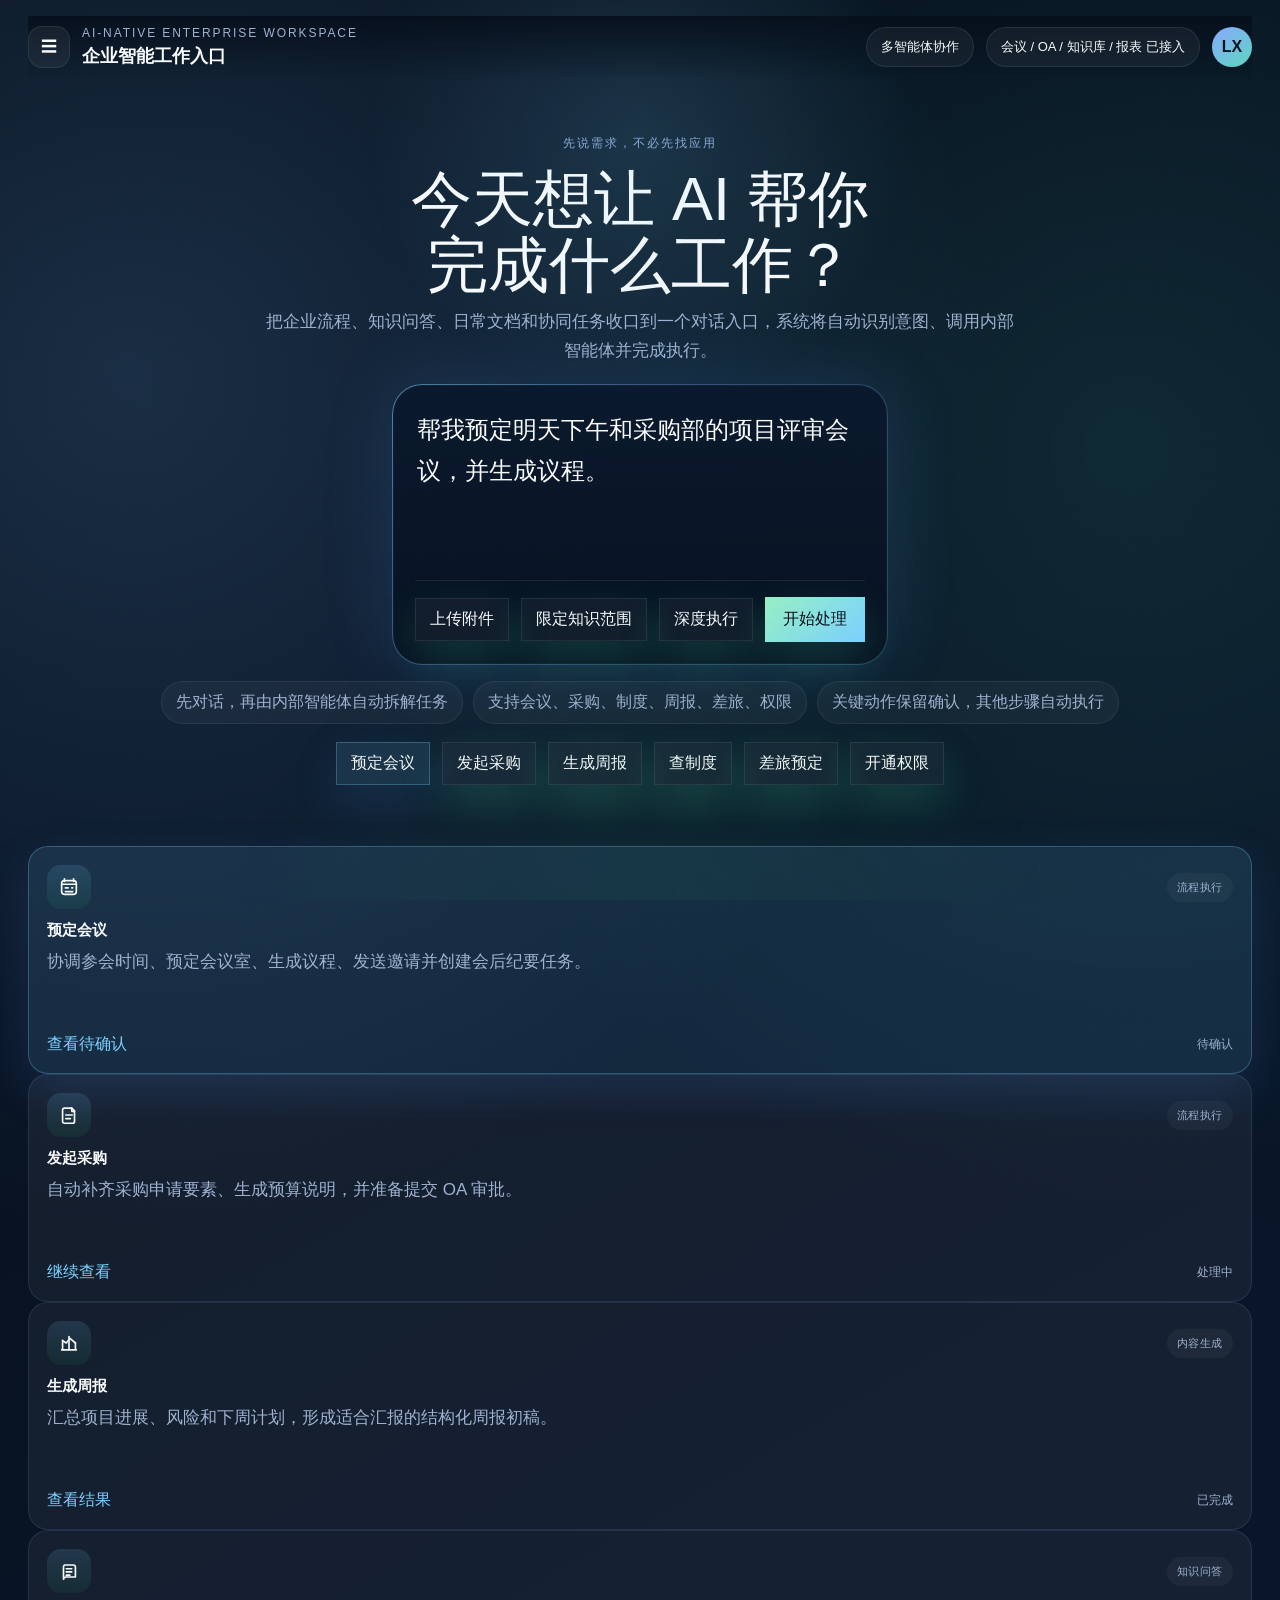
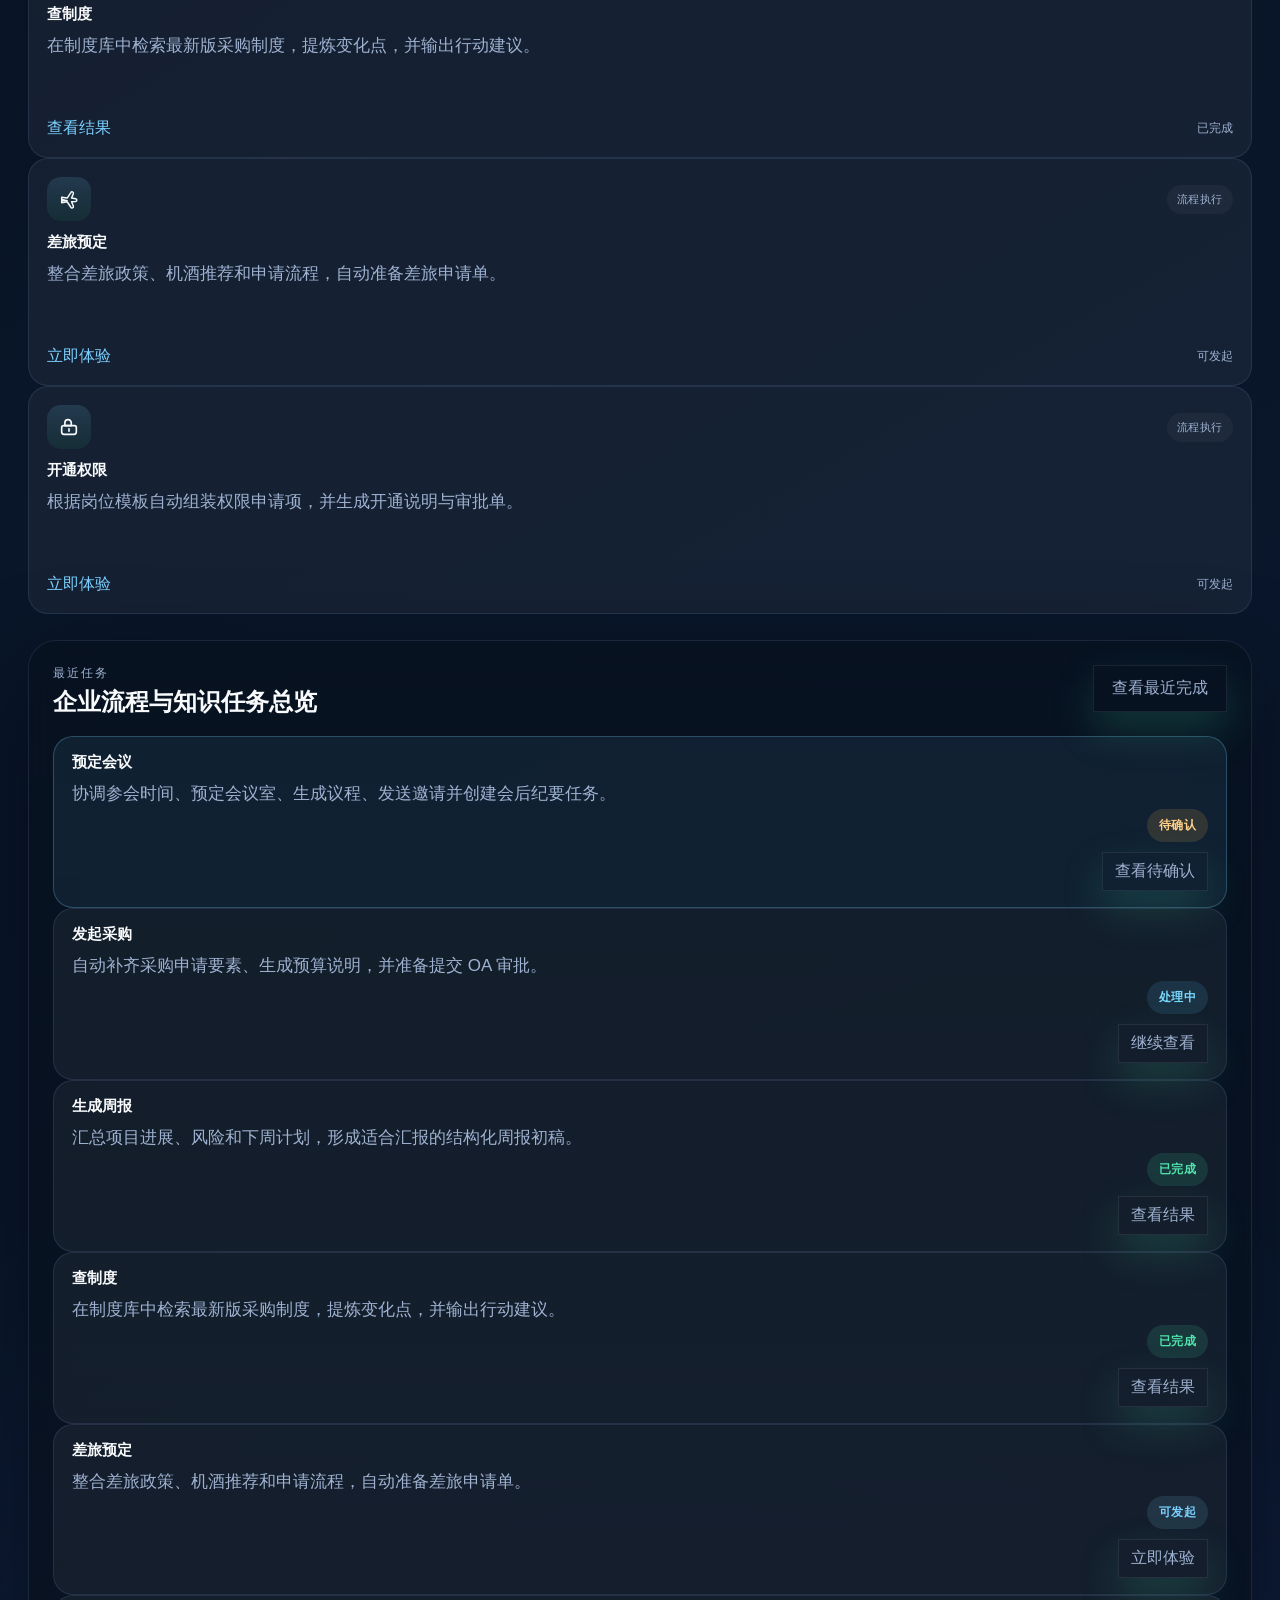
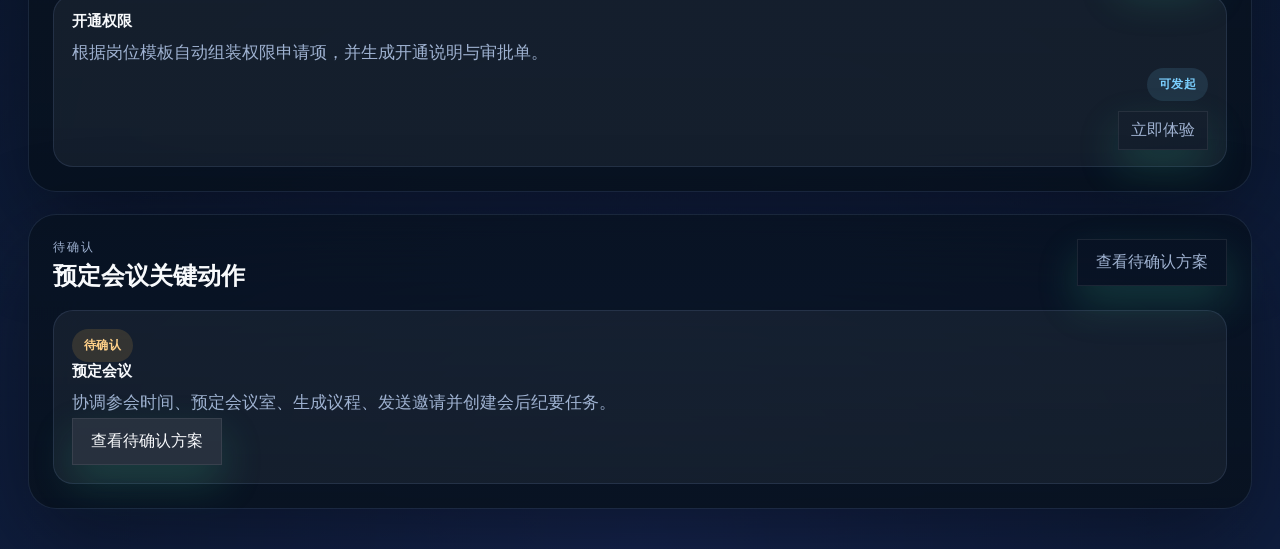
==== DEMO/demo-a-c/index.html @ 99730013 "chore: initialize enterprise ai portal repo" ====
<!DOCTYPE html>
<html lang="zh-CN">
<head>
  <meta charset="UTF-8" />
  <meta name="viewport" content="width=device-width, initial-scale=1.0" />
  <title>企业AI智能工作入口 Demo</title>
  <link rel="stylesheet" href="./styles.css" />
</head>
<body>
  <div class="app-shell rail-collapsed" id="appShell">
    <aside class="rail" id="appRail">
      <div class="rail-head">
        <div class="brand-mini">
          <div class="brand-mark"></div>
          <div>
            <p class="brand-kicker">Enterprise AI</p>
            <h1>工作入口</h1>
          </div>
        </div>
        <button class="icon-btn rail-close" id="railCloseBtn" aria-label="隐藏侧边栏">×</button>
      </div>

      <button class="new-task-btn" data-scene-target="landing">+ 发起新任务</button>

      <nav class="rail-nav">
        <button class="rail-item is-active" data-scene-target="landing">首页</button>
        <button class="rail-item" data-scene-target="planning">任务规划</button>
        <button class="rail-item" data-scene-target="confirm">待确认</button>
        <button class="rail-item" data-scene-target="complete">执行完成</button>
      </nav>

      <section class="rail-block">
        <p class="rail-label">进行中任务</p>
        <div class="rail-task-list" id="railTaskFeed"></div>
      </section>

      <section class="rail-block">
        <p class="rail-label">企业流程场景</p>
        <div class="chip-cloud compact" id="railQuickActions"></div>
      </section>
    </aside>

    <button class="rail-backdrop" id="railBackdrop" aria-label="关闭侧边栏"></button>

    <main class="main-stage">
      <header class="topbar">
        <div class="topbar-left">
          <button class="icon-btn" id="toggleRailBtn" aria-label="展开侧边栏" aria-expanded="false">☰</button>
          <div class="topbar-brand">
            <p class="eyebrow">AI-native Enterprise Workspace</p>
            <h2>企业智能工作入口</h2>
          </div>
        </div>
        <div class="topbar-meta">
          <span class="meta-pill">多智能体协作</span>
          <span class="meta-pill">会议 / OA / 知识库 / 报表 已接入</span>
          <div class="avatar">LX</div>
        </div>
      </header>

      <section class="scene scene-active landing-scene" data-scene="landing">
        <div class="landing-hero-shell">
          <div class="hero-copy hero-copy-centered">
            <p class="hero-kicker">先说需求，不必先找应用</p>
            <p class="hero-greeting">今天想让 AI 帮你完成什么工作？</p>
            <p class="hero-subtitle">把企业流程、知识问答、日常文档和协同任务收口到一个对话入口，系统将自动识别意图、调用内部智能体并完成执行。</p>
          </div>

          <div class="chat-composer hero-composer">
            <textarea id="mainPrompt" rows="4" placeholder="例如：帮我预定明天下午和采购部的项目评审会议，并生成议程。"></textarea>
            <div class="composer-toolbar">
              <div class="toolbar-left">
                <button class="tool-pill">上传附件</button>
                <button class="tool-pill">限定知识范围</button>
                <button class="tool-pill">深度执行</button>
              </div>
              <button id="startTaskBtn" class="primary-btn">开始处理</button>
            </div>
          </div>

          <div class="hero-hint-bar"><span>先对话，再由内部智能体自动拆解任务</span><span>支持会议、采购、制度、周报、差旅、权限</span><span>关键动作保留确认，其他步骤自动执行</span></div>

          <div class="chip-cloud hero-chip-cloud" id="landingChips"></div>
        </div>

        <section class="scenario-gallery" id="scenarioGallery"></section>

        <div class="landing-grid">
          <section class="glow-card status-card">
            <div class="section-heading">
              <div>
                <p class="section-kicker">最近任务</p>
                <h3>企业流程与知识任务总览</h3>
              </div>
              <button class="ghost-link" data-scene-target="complete">查看最近完成</button>
            </div>
            <div class="task-list" id="recentTaskFeed"></div>
          </section>

          <section class="glow-card status-card pending-card-section">
            <div class="section-heading">
              <div>
                <p class="section-kicker">待确认</p>
                <h3 id="pendingCardTitle">关键执行动作</h3>
              </div>
              <button class="ghost-link" id="pendingJumpBtn">立即处理</button>
            </div>
            <div class="approval-card" id="pendingActionCard"></div>
          </section>
        </div>
      </section>

      <section class="scene" data-scene="planning">
        <div class="workspace-grid">
          <section class="glow-card panel conversation-panel">
            <div class="section-heading">
              <div>
                <p class="section-kicker">对话上下文</p>
                <h3 id="planningTitle">需求已受理</h3>
              </div>
              <span class="badge badge-running" id="planningBadge">智能体处理中</span>
            </div>
            <div class="conversation-bubble user-bubble" id="planningPrompt"></div>
            <div class="conversation-bubble ai-bubble" id="planningAssistantMain"></div>
            <div class="conversation-bubble ai-bubble subtle" id="planningAssistantProgress"></div>
          </section>

          <section class="glow-card panel plan-panel">
            <div class="section-heading">
              <div>
                <p class="section-kicker">任务规划</p>
                <h3 id="planningStepTitle">内部智能体执行步骤</h3>
              </div>
            </div>
            <div class="plan-steps" id="planningSteps"></div>
            <button class="primary-btn full-width plan-next-btn" id="planningNextBtn">查看下一步</button>
          </section>

          <section class="glow-card panel context-panel">
            <div class="section-heading">
              <div>
                <p class="section-kicker">执行上下文</p>
                <h3 id="planningContextTitle">系统已关联企业上下文</h3>
              </div>
            </div>
            <div id="planningContext"></div>
            <div class="tool-stack" id="planningTools"></div>
          </section>
        </div>
      </section>

      <section class="scene" data-scene="confirm">
        <div class="confirm-layout">
          <section class="glow-card panel confirm-main">
            <div class="section-heading">
              <div>
                <p class="section-kicker">待确认动作</p>
                <h3 id="confirmTitle">请确认执行方案</h3>
              </div>
              <span class="badge badge-wait" id="confirmBadge">等待确认</span>
            </div>

            <div class="confirm-summary" id="confirmSummary"></div>

            <div class="agenda-card">
              <p class="section-kicker" id="confirmContentKicker">系统生成内容</p>
              <ol id="confirmContentList"></ol>
            </div>

            <div class="toggle-list" id="confirmChecklist"></div>

            <div class="confirm-actions">
              <button class="ghost-btn" data-scene-target="planning">返回修改</button>
              <button class="secondary-btn" id="regenerateBtn">重新生成方案</button>
              <button class="primary-btn" id="confirmExecuteBtn">确认并执行</button>
            </div>
          </section>

          <aside class="glow-card panel confirm-side">
            <p class="section-kicker">AI 说明</p>
            <h3 id="confirmSideTitle">为什么推荐这个方案？</h3>
            <p id="confirmReason"></p>
            <div class="side-note">
              <strong id="confirmAutomationTitle">执行后将自动完成：</strong>
              <ul id="confirmAutomationList"></ul>
            </div>
          </aside>
        </div>
      </section>

      <section class="scene" data-scene="complete">
        <div class="complete-layout">
          <section class="glow-card panel complete-main">
            <div class="completion-head">
              <span class="badge badge-done" id="completeBadge">执行完成</span>
              <h3 id="completeTitle">任务已完成</h3>
              <p id="completeSubtitle"></p>
            </div>

            <div class="result-grid" id="completeResults"></div>

            <div class="timeline-card">
              <p class="section-kicker">执行时间线</p>
              <div id="completeTimeline"></div>
            </div>

            <div class="agenda-card complete-output-card">
              <p class="section-kicker" id="completeOutputTitle">生成内容</p>
              <ol id="completeOutputList"></ol>
            </div>
          </section>

          <aside class="glow-card panel complete-side">
            <p class="section-kicker">下一步推荐</p>
            <div id="completeActions"></div>
            <button class="primary-btn full-width" data-scene-target="landing">发起下一项工作</button>
          </aside>
        </div>
      </section>
    </main>
  </div>

  <script src="./app.js"></script>
</body>
</html>
---- DEMO/demo-a-c/styles.css ----
:root {
  --bg: #06101c;
  --bg-2: #0b1626;
  --panel: rgba(7, 17, 30, 0.76);
  --panel-strong: rgba(8, 18, 32, 0.94);
  --surface: rgba(255, 255, 255, 0.05);
  --surface-2: rgba(255, 255, 255, 0.08);
  --line: rgba(155, 190, 255, 0.12);
  --line-strong: rgba(123, 208, 255, 0.28);
  --text: #f8fafc;
  --muted: #9fb2d1;
  --accent: #7bd0ff;
  --accent-strong: #22c55e;
  --accent-soft: rgba(34, 197, 94, 0.14);
  --success: #34d399;
  --warning: #f6c36a;
  --shadow: 0 32px 100px rgba(0, 0, 0, 0.42);
  --font-display: "Segoe UI Variable Display", "PingFang SC", "Microsoft YaHei UI", sans-serif;
  --font-body: "Segoe UI Variable Text", "PingFang SC", "Microsoft YaHei UI", sans-serif;
  --rail-width: 296px;
}

* {
  box-sizing: border-box;
}

html,
body {
  margin: 0;
  min-height: 100%;
  font-family: var(--font-body);
  color: var(--text);
  background:
    radial-gradient(circle at 10% 10%, rgba(116, 188, 255, 0.18), transparent 24%),
    radial-gradient(circle at 88% 12%, rgba(91, 255, 229, 0.1), transparent 22%),
    radial-gradient(circle at 50% 100%, rgba(82, 109, 255, 0.16), transparent 30%),
    linear-gradient(150deg, #050d18 0%, #091528 44%, #0a1830 100%);
}

body::before {
  content: "";
  position: fixed;
  inset: 0;
  background-image:
    linear-gradient(rgba(255, 255, 255, 0.02) 1px, transparent 1px),
    linear-gradient(90deg, rgba(255, 255, 255, 0.02) 1px, transparent 1px);
  background-size: 40px 40px;
  opacity: 0.25;
  pointer-events: none;
}
body::after {
  content: "";
  position: fixed;
  inset: 0;
  background:
    radial-gradient(circle at 50% 15%, rgba(123, 208, 255, 0.12), transparent 28%),
    radial-gradient(circle at 50% 110%, rgba(34, 197, 94, 0.08), transparent 36%);
  pointer-events: none;
}

button,
textarea,
input {
  font: inherit;
}

button {
  border: 0;
  cursor: pointer;
}

.app-shell {
  position: relative;
  display: grid;
  grid-template-columns: var(--rail-width) minmax(0, 1fr);
  min-height: 100vh;
  transition: grid-template-columns 220ms ease;
}

.app-shell.rail-collapsed {
  grid-template-columns: 0 minmax(0, 1fr);
}

.rail {
  position: relative;
  z-index: 4;
  display: flex;
  flex-direction: column;
  gap: 20px;
  width: var(--rail-width);
  padding: 24px 20px 28px;
  background: linear-gradient(180deg, rgba(6, 14, 27, 0.98), rgba(7, 16, 30, 0.88));
  border-right: 1px solid rgba(255, 255, 255, 0.06);
  backdrop-filter: blur(28px);
  box-shadow: 16px 0 70px rgba(0, 0, 0, 0.18);
  transition: transform 220ms ease, opacity 220ms ease;
}

.app-shell.rail-collapsed .rail {
  transform: translateX(calc(-1 * var(--rail-width)));
  opacity: 0;
  pointer-events: none;
}

.rail-backdrop {
  position: fixed;
  inset: 0;
  z-index: 3;
  background: rgba(3, 8, 18, 0.42);
  opacity: 0;
  pointer-events: none;
  transition: opacity 220ms ease;
}

.app-shell:not(.rail-collapsed) .rail-backdrop {
  opacity: 0;
  pointer-events: none;
}

.rail-head,
.brand-mini,
.topbar,
.topbar-left,
.topbar-meta,
.section-heading,
.composer-toolbar,
.confirm-actions,
.toolbar-left,
.chip-cloud,
.hero-stat-strip,
.summary-item,
.result-card {
  display: flex;
}

.rail-head,
.section-heading,
.composer-toolbar,
.topbar,
.topbar-left,
.topbar-meta,
.confirm-actions {
  align-items: center;
  justify-content: space-between;
}

.brand-mini,
.topbar-left,
.topbar-meta,
.toolbar-left,
.chip-cloud,
.confirm-actions {
  gap: 12px;
}

.brand-mark {
  width: 44px;
  height: 44px;
  border-radius: 14px;
  background: linear-gradient(145deg, #84ddff, #7080ff);
  box-shadow: 0 0 28px rgba(91, 143, 255, 0.5);
}

.brand-kicker,
.section-kicker,
.eyebrow,
.rail-label,
.hero-kicker {
  margin: 0;
  font-size: 12px;
  letter-spacing: 0.16em;
  text-transform: uppercase;
  color: var(--muted);
}

.brand-mini h1,
.topbar-brand h2,
.hero-greeting,
.section-heading h3,
.completion-head h3,
.confirm-side h3,
.complete-side h3 {
  margin: 4px 0 0;
  font-family: var(--font-display);
}

.brand-mini h1,
.topbar-brand h2 {
  font-size: 20px;
}

.icon-btn,
.new-task-btn,
.rail-item,
.tool-pill,
.quick-chip,
.primary-btn,
.secondary-btn,
.ghost-btn,
.ghost-link,
.scenario-card,
.rail-scene-pill {
  transition: transform 180ms ease, border-color 180ms ease, background 180ms ease, box-shadow 180ms ease, opacity 180ms ease;
}

.icon-btn {
  width: 42px;
  height: 42px;
  display: grid;
  place-items: center;
  color: var(--text);
  border-radius: 14px;
  background: rgba(255, 255, 255, 0.06);
  border: 1px solid rgba(255, 255, 255, 0.08);
}

.new-task-btn {
  padding: 14px 16px;
  border-radius: 18px;
  color: var(--text);
  background: linear-gradient(135deg, rgba(96, 164, 255, 0.3), rgba(93, 114, 255, 0.28));
  border: 1px solid rgba(125, 177, 255, 0.28);
  box-shadow: 0 16px 36px rgba(39, 88, 153, 0.24);
}

.rail-nav,
.rail-block,
.rail-task-list,
.task-list,
.plan-steps,
.toggle-list,
.tool-stack,
#confirmAutomationList,
#completeTimeline,
#completeActions,
#recentTaskFeed,
#planningContext,
#confirmSummary,
#completeResults,
#confirmChecklist,
#completeOutputList,
#confirmContentList,
.scenario-gallery {
  grid-template-columns: repeat(3, minmax(0, 1fr));
}

.rail-item,
.quick-chip,
.tool-pill,
.ghost-link,
.ghost-btn,
.secondary-btn,
.primary-btn {
  padding: 12px 18px;
  color: #06101c;
  background: linear-gradient(135deg, #97f0c4, #7bd0ff);
  box-shadow: 0 18px 40px rgba(54, 188, 139, 0.22);
}

.rail-item {
  padding: 12px 14px;
  text-align: left;
  color: var(--muted);
  background: transparent;
  border: 1px solid transparent;
}

.rail-item.is-active {
  color: var(--text);
  background: rgba(111, 195, 255, 0.1);
  border-color: rgba(123, 208, 255, 0.18);
}

.small-task-card,
.approval-card,
.context-card,
.result-card,
.next-action-card,
.side-note,
.timeline-card,
.agenda-card,
.plan-step,
.task-row,
.summary-item,
.rail-task-card,
.scenario-card,
.tool-card {
  border: 1px solid var(--line);
  background: var(--surface);
  border-radius: 20px;
}

.rail-task-card {
  padding: 14px;
}

.rail-task-card h4,
.task-row h4,
.plan-step h4,
.context-card h4,
.approval-card h4,
.summary-item strong,
.result-card strong,
.scenario-card h4,
.tool-card h4 {
  margin: 0 0 8px;
  font-size: 15px;
}

.rail-task-card p,
.task-row p,
.approval-card p,
.context-card p,
.conversation-bubble,
.plan-step p,
.result-card span,
.completion-head p,
.side-note li,
.next-action-card,
.hero-subtitle,
.summary-item span,
.scenario-card p,
.tool-card p {
  color: var(--muted);
}

.rail-task-card p,
.scenario-card p,
.tool-card p,
.task-row p,
.approval-card p,
.context-card p,
.plan-step p,
.next-action-card,
.completion-head p,
.hero-subtitle {
  max-width: 760px;
  margin: 0;
  font-size: 17px;
  line-height: 1.7;
}

.main-stage {
  display: flex;
  flex-direction: column;
  gap: 22px;
  min-width: 0;
  padding: 16px 28px 40px;
}

.topbar {
  position: sticky;
  top: 0;
  z-index: 2;
  padding: 10px 0 10px;
  background: linear-gradient(180deg, rgba(6, 15, 27, 0.88), rgba(6, 15, 27, 0.24) 72%, transparent);
  backdrop-filter: blur(18px);
}

.topbar-brand h2 {
  font-size: 18px;
}

.meta-pill {
  padding: 10px 14px;
  border-radius: 999px;
  font-size: 13px;
  color: var(--text);
  background: rgba(255, 255, 255, 0.05);
  border: 1px solid rgba(255, 255, 255, 0.08);
}

.avatar {
  display: grid;
  place-items: center;
  width: 40px;
  height: 40px;
  border-radius: 50%;
  background: linear-gradient(145deg, #89a9ff, #5dd6c0);
  color: #08111f;
  font-weight: 700;
}

.glow-card {
  background: linear-gradient(180deg, var(--panel), var(--panel-strong));
  border: 1px solid var(--line);
  border-radius: 28px;
  box-shadow: var(--shadow);
  backdrop-filter: blur(24px);
}

.scene {
  display: none;
}

.scene-active {
  display: grid;
  gap: 22px;
}

.landing-scene {
  gap: 26px;
}

.landing-hero-shell {
  max-width: 1120px;
  min-height: calc(100vh - 180px);
  margin: 0 auto;
  width: 100%;
  display: grid;
  align-content: center;
  gap: 18px;
  text-align: center;
}

.hero-copy-centered {
  display: grid;
  gap: 10px;
  justify-items: center;
}

.hero-kicker {
  color: rgba(170, 200, 255, 0.8);
}

.hero-greeting {
  max-width: 880px;
  font-size: clamp(40px, 4.8vw, 64px);
  line-height: 1.08;
  text-wrap: balance;
}

.hero-subtitle {
  max-width: 760px;
  margin: 0;
  font-size: 17px;
  line-height: 1.7;
}

.hero-composer {
  position: relative;
  max-width: 980px;
  margin: 0 auto;
  padding: 22px;
  border-radius: 30px;
  background: linear-gradient(180deg, rgba(10, 24, 44, 0.9), rgba(8, 19, 34, 0.98));
  border: 1px solid var(--line-strong);
  box-shadow: inset 0 0 0 1px rgba(255, 255, 255, 0.03), 0 0 70px rgba(88, 151, 255, 0.16);
  text-align: left;
}

.hero-composer::before {
  content: "";
  position: absolute;
  inset: -1px;
  border-radius: inherit;
  padding: 1px;
  background: linear-gradient(135deg, rgba(123, 208, 255, 0.42), rgba(122, 125, 255, 0.2), transparent 68%);
  -webkit-mask: linear-gradient(#fff 0 0) content-box, linear-gradient(#fff 0 0);
  -webkit-mask-composite: xor;
  mask-composite: exclude;
  pointer-events: none;
}

.hero-composer textarea {
  width: 100%;
  min-height: 140px;
  border: 0;
  outline: 0;
  resize: none;
  color: var(--text);
  background: transparent;
  font-size: clamp(18px, 2vw, 24px);
  line-height: 1.72;
}

.hero-composer textarea::placeholder {
  color: rgba(183, 198, 235, 0.56);
}

.composer-toolbar {
  gap: 12px;
  padding-top: 16px;
  border-top: 1px solid rgba(255, 255, 255, 0.08);
}

.tool-pill,
.quick-chip,
.rail-scene-pill {
  padding: 10px 14px;
  color: var(--text);
  background: rgba(255, 255, 255, 0.04);
  border: 1px solid rgba(255, 255, 255, 0.08);
}

.tool-pill:hover,
.quick-chip:hover,
.rail-item:hover,
.new-task-btn:hover,
.primary-btn:hover,
.secondary-btn:hover,
.ghost-btn:hover,
.ghost-link:hover,
.icon-btn:hover,
.scenario-card:hover,
.rail-scene-pill:hover {
  transform: translateY(-1px);
  border-color: rgba(123, 208, 255, 0.24);
}

.hero-chip-cloud {
  justify-content: center;
}

.hero-hint-bar {
  display: flex;
  flex-wrap: wrap;
  justify-content: center;
  gap: 10px;
  max-width: 980px;
  margin: -2px auto 0;
}

.hero-hint-bar span {
  padding: 10px 14px;
  border-radius: 999px;
  color: var(--muted);
  background: rgba(255, 255, 255, 0.04);
  border: 1px solid rgba(255, 255, 255, 0.07);
}

.quick-chip.is-selected,
.rail-scene-pill.is-selected,
.scenario-card.is-selected {
  background: rgba(111, 195, 255, 0.12);
  border-color: rgba(123, 208, 255, 0.28);
  box-shadow: 0 18px 46px rgba(66, 116, 208, 0.18);
}

.primary-btn {
  padding: 12px 18px;
  color: #06101c;
  background: linear-gradient(135deg, #97f0c4, #7bd0ff);
  box-shadow: 0 18px 40px rgba(54, 188, 139, 0.22);
}

.secondary-btn,
.ghost-btn,
.ghost-link {
  padding: 12px 18px;
  color: var(--text);
}

.secondary-btn {
  background: rgba(255, 255, 255, 0.08);
  border: 1px solid rgba(255, 255, 255, 0.08);
}

.ghost-btn,
.ghost-link {
  background: transparent;
  border: 1px solid rgba(255, 255, 255, 0.08);
  color: var(--muted);
}

.scenario-gallery {
  grid-template-columns: repeat(3, minmax(0, 1fr));
}

.scenario-card {
  padding: 18px;
  text-align: left;
}

.scenario-top {
  display: flex;
  align-items: center;
  justify-content: space-between;
  gap: 10px;
  margin-bottom: 12px;
}

.scenario-icon {
  display: grid;
  place-items: center;
  width: 44px;
  height: 44px;
  border-radius: 14px;
  background: linear-gradient(180deg, rgba(123, 208, 255, 0.14), rgba(34, 197, 94, 0.08));
  color: var(--text);
}

.scenario-icon svg {
  width: 22px;
  height: 22px;
}

.scenario-mode {
  padding: 7px 10px;
  border-radius: 999px;
  font-size: 11px;
  letter-spacing: 0.05em;
  text-transform: uppercase;
  color: var(--muted);
  background: rgba(255, 255, 255, 0.04);
}

.scenario-card p {
  min-height: 72px;
  margin: 0 0 14px;
}

.card-actions {
  display: flex;
  justify-content: space-between;
  align-items: center;
  gap: 10px;
}

.card-link {
  color: var(--accent);
  background: transparent;
  padding: 0;
}

.card-status {
  font-size: 12px;
  color: var(--muted);
}

.landing-grid,
.workspace-grid,
.confirm-layout,
.complete-layout,
.result-grid,
.confirm-summary {
  display: grid;
  gap: 22px;
}

.landing-grid {
  grid-template-columns: 1.08fr 0.92fr;
}

.workspace-grid {
  grid-template-columns: 1.05fr 1fr 0.82fr;
}

.confirm-layout,
.complete-layout {
  grid-template-columns: 1.18fr 0.82fr;
}

.result-grid,
.confirm-summary {
  grid-template-columns: repeat(2, minmax(0, 1fr));
}

.status-card,
.panel {
  padding: 24px;
}

.section-heading {
  align-items: flex-start;
  gap: 12px;
  margin-bottom: 18px;
}

.section-heading h3,
.confirm-side h3,
.complete-side h3,
.completion-head h3 {
  font-size: 24px;
}

.task-row,
.summary-item,
.result-card {
  align-items: flex-start;
  gap: 12px;
  justify-content: space-between;
  padding: 16px 18px;
}

.pending-card-section .approval-card,
.agenda-card,
.timeline-card,
.side-note,
.context-card,
.tool-card,
.plan-step {
  padding: 18px;
}

.badge {
  display: inline-flex;
  width: fit-content;
  padding: 8px 12px;
  border-radius: 999px;
  font-size: 12px;
  font-weight: 600;
  letter-spacing: 0.04em;
}

.badge-running {
  color: #79d9ff;
  background: rgba(85, 206, 255, 0.12);
}

.badge-done {
  color: #4ee4ab;
  background: rgba(63, 210, 154, 0.14);
}

.badge-wait {
  color: #ffd089;
  background: rgba(248, 181, 75, 0.14);
}

.badge-idle {
  color: #7bd0ff;
  background: rgba(123, 208, 255, 0.12);
}

.rail-task-head,
.task-row-meta {
  display: flex;
  align-items: center;
  gap: 10px;
  justify-content: space-between;
}

.task-row-meta {
  align-items: flex-end;
  flex-direction: column;
}

.task-open-link {
  padding: 8px 12px;
}

.rail-task-card.is-selected,
.task-row.is-selected {
  border-color: rgba(123, 208, 255, 0.26);
  background: rgba(123, 208, 255, 0.08);
}

.icon-btn:focus-visible,
.new-task-btn:focus-visible,
.rail-item:focus-visible,
.tool-pill:focus-visible,
.quick-chip:focus-visible,
.primary-btn:focus-visible,
.secondary-btn:focus-visible,
.ghost-btn:focus-visible,
.ghost-link:focus-visible,
.card-link:focus-visible,
.rail-scene-pill:focus-visible {
  outline: 2px solid rgba(123, 208, 255, 0.9);
  outline-offset: 2px;
}

.conversation-bubble {
  padding: 16px 18px;
  border-radius: 20px;
  line-height: 1.7;
  border: 1px solid rgba(255, 255, 255, 0.08);
}

.user-bubble {
  background: rgba(104, 199, 255, 0.1);
}

.ai-bubble {
  background: rgba(255, 255, 255, 0.04);
}

.ai-bubble.subtle {
  border-style: dashed;
}

.plan-step {
  display: grid;
  grid-template-columns: 54px 1fr;
  gap: 16px;
  align-items: flex-start;
}

.plan-step.done {
  border-color: rgba(63, 210, 154, 0.18);
}

.plan-step.active {
  border-color: rgba(123, 208, 255, 0.3);
  background: rgba(123, 208, 255, 0.09);
}

.step-index {
  display: grid;
  place-items: center;
  width: 54px;
  height: 54px;
  border-radius: 18px;
  background: rgba(255, 255, 255, 0.06);
  color: var(--text);
  font-weight: 700;
}

.tool-card {
  padding: 14px 16px;
}

.plan-next-btn,
.full-width {
  width: 100%;
}

.toggle-list label {
  display: flex;
  align-items: center;
  gap: 10px;
  padding: 14px 16px;
  border-radius: 16px;
  background: rgba(255, 255, 255, 0.04);
  border: 1px solid rgba(255, 255, 255, 0.08);
}

.toggle-list input {
  accent-color: var(--accent-strong);
}

.side-note ul,
#confirmAutomationList,
#confirmContentList,
#completeOutputList {
  margin: 12px 0 0;
  padding-left: 18px;
}

#confirmAutomationList,
#confirmContentList,
#completeOutputList {
  gap: 10px;
}

.completion-head {
  display: grid;
  gap: 8px;
}

.done-step {
  position: relative;
  margin-top: 12px;
  padding: 14px 14px 14px 42px;
  border-radius: 16px;
  background: rgba(255, 255, 255, 0.04);
}

.done-step::before {
  content: "";
  position: absolute;
  left: 16px;
  top: 18px;
  width: 12px;
  height: 12px;
  border-radius: 50%;
  background: var(--success);
  box-shadow: 0 0 12px rgba(63, 210, 154, 0.6);
}

.next-action-card {
  padding: 16px 18px;
}

.empty-note {
  padding: 18px;
  border-radius: 20px;
  background: rgba(255, 255, 255, 0.04);
  border: 1px dashed rgba(255, 255, 255, 0.12);
  color: var(--muted);
}

.compact .rail-scene-pill {
  width: 100%;
  text-align: left;
}

@media (max-width: 1400px) {
  .scenario-gallery {
    grid-template-columns: repeat(2, minmax(0, 1fr));
  }

  .workspace-grid,
  .landing-grid,
  .confirm-layout,
  .complete-layout {
    grid-template-columns: 1fr;
  }
}

@media (max-width: 960px) {
  .main-stage {
    padding: 18px;
  }

  .topbar,
  .composer-toolbar,
  .confirm-actions {
    flex-direction: column;
    align-items: stretch;
  }

  .topbar-meta,
  .topbar-left,
  .toolbar-left,
  .hero-hint-bar {
    flex-wrap: wrap;
  }

  .scenario-gallery,
  .result-grid,
  .confirm-summary {
    grid-template-columns: 1fr;
  }

  .hero-greeting {
  max-width: 880px;
  font-size: clamp(40px, 4.8vw, 64px);
  line-height: 1.08;
  text-wrap: balance;
}

  .hero-composer textarea {
    min-height: 132px;
    font-size: 18px;
  }

  .landing-hero-shell {
    min-height: auto;
    padding-top: 20px;
  }

  .task-row-meta {
    align-items: stretch;
  }

  .rail {
    position: fixed;
    inset: 0 auto 0 0;
    height: 100vh;
  }

  .app-shell:not(.rail-collapsed) .rail-backdrop {
    opacity: 1;
    pointer-events: auto;
  }
}

@media (prefers-reduced-motion: reduce) {
  *,
  *::before,
  *::after {
    animation: none !important;
    transition: none !important;
    scroll-behavior: auto !important;
  }
}
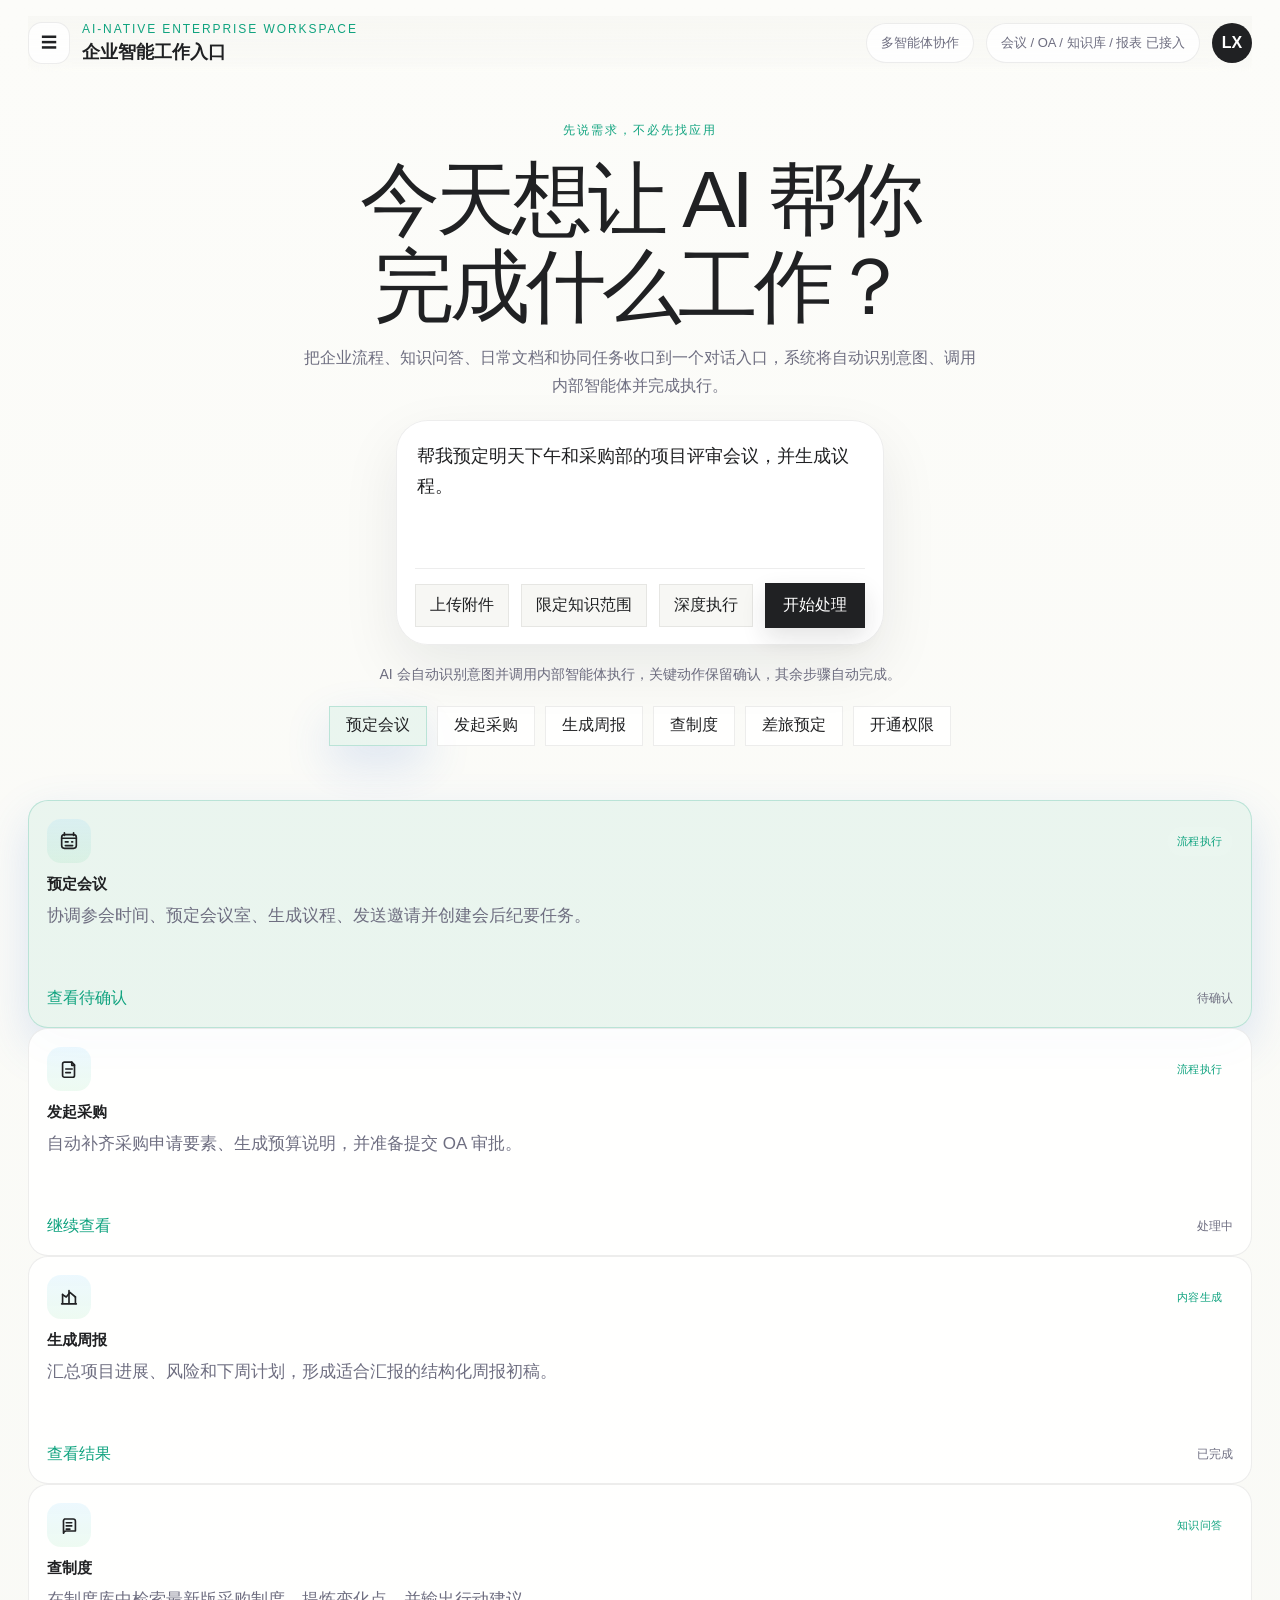
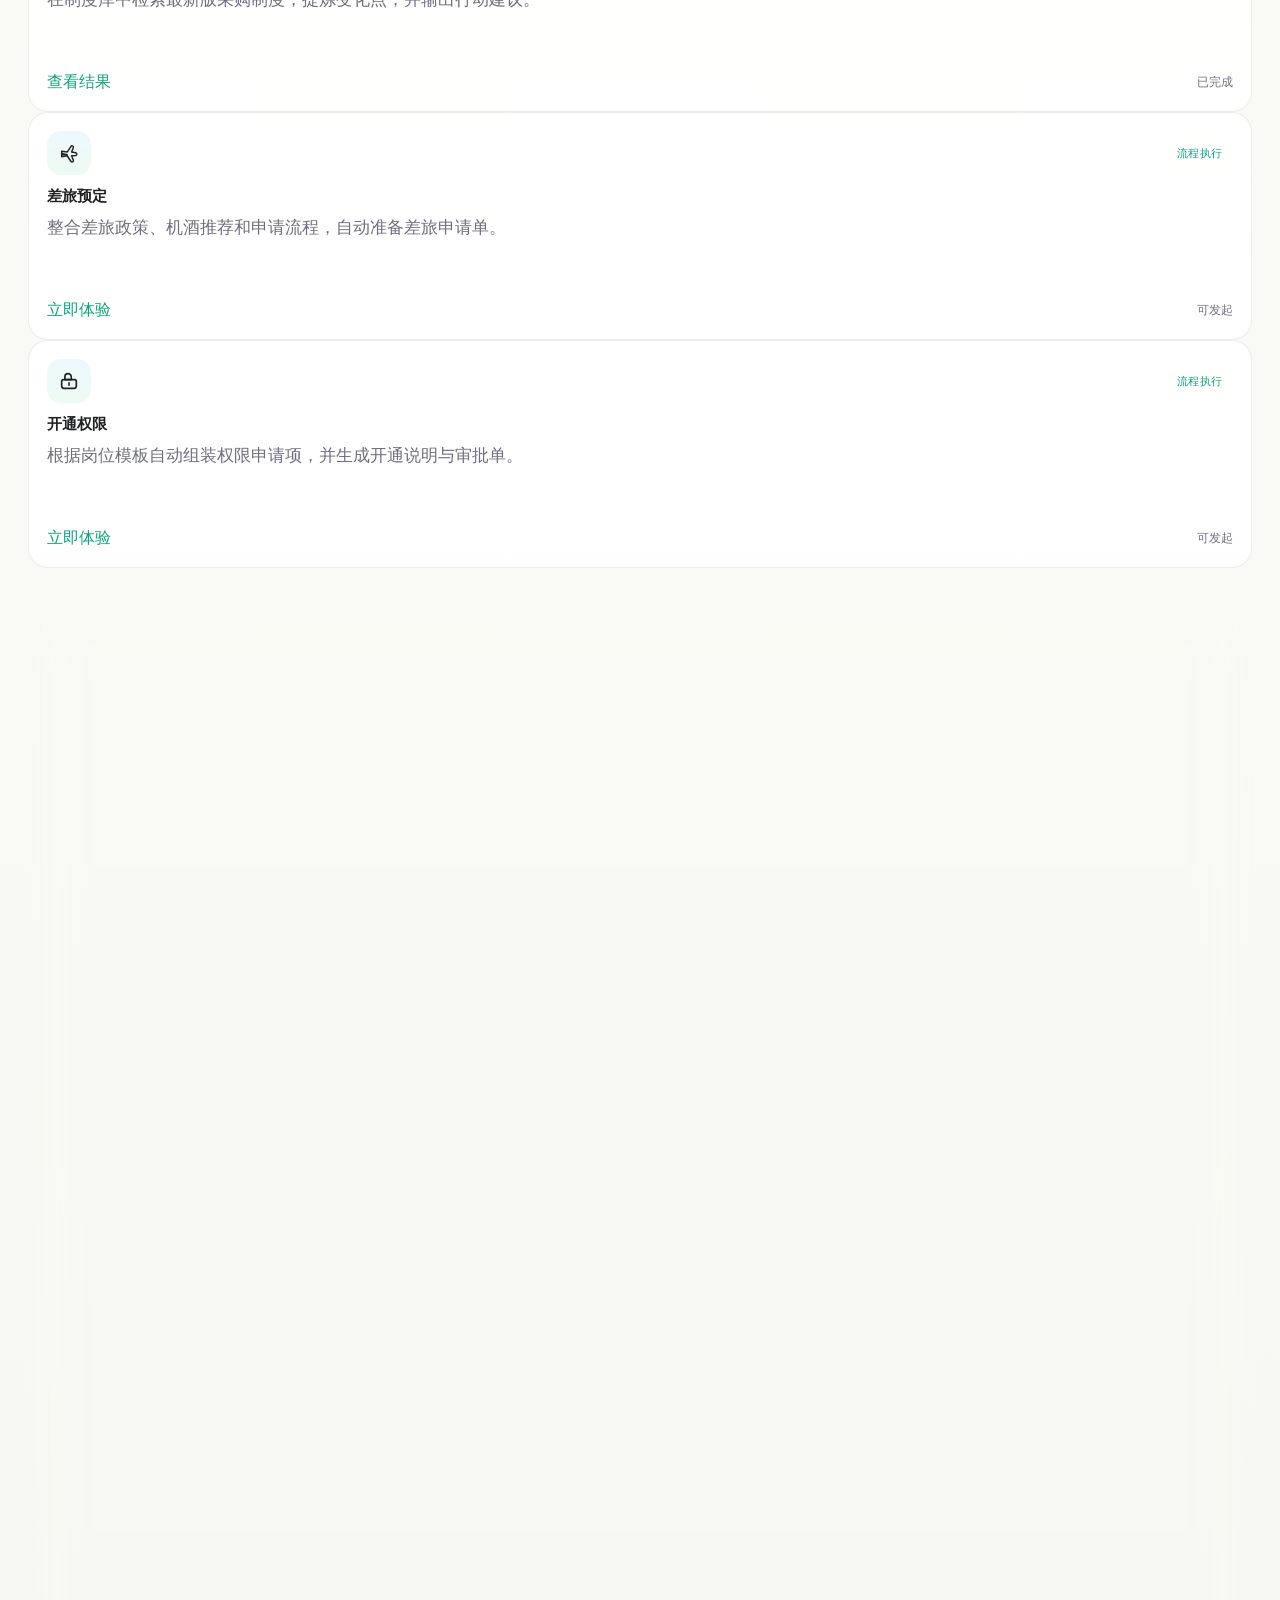
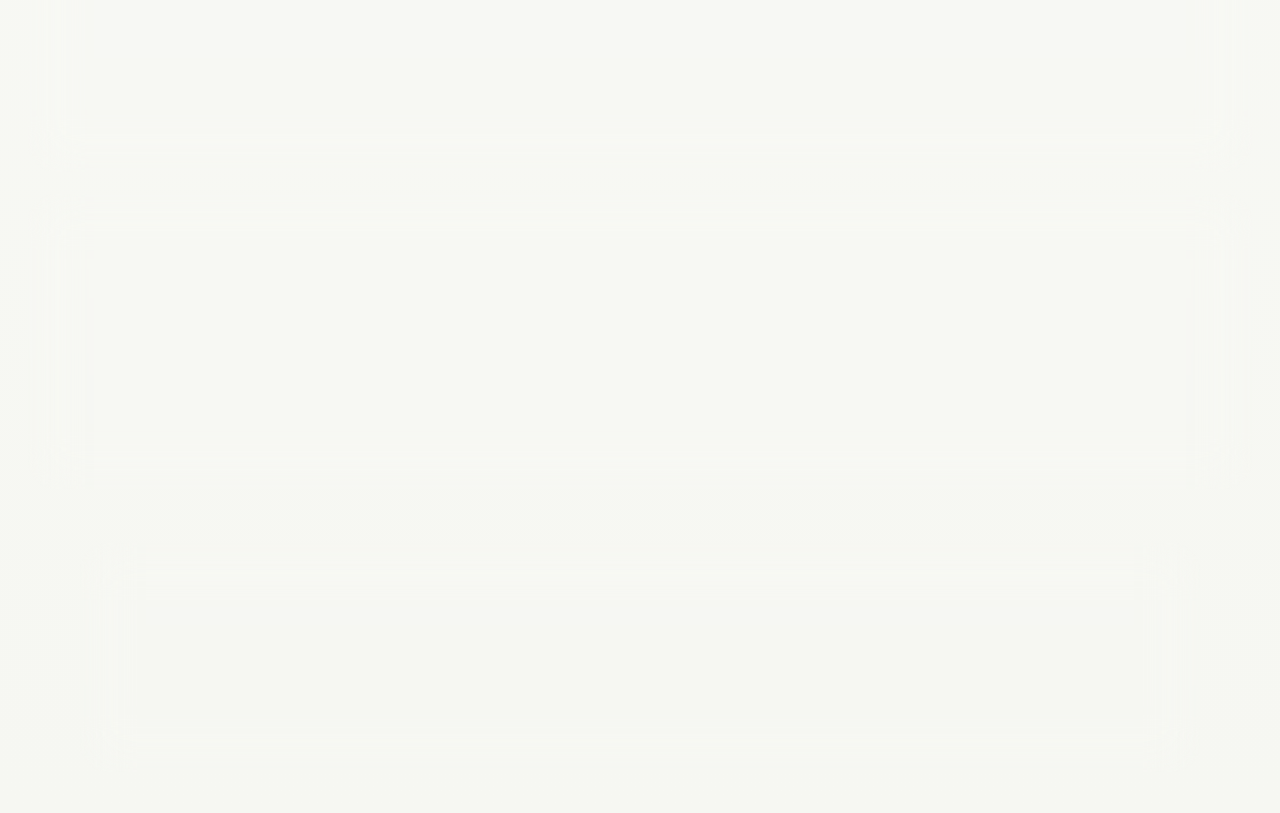
==== commit 223d687d: "feat: link demo roles and add tool distribution planning" ====
--- a/DEMO/demo-a-c/index.html
+++ b/DEMO/demo-a-c/index.html
@@ -58,6 +58,7 @@
         </div>
       </header>
 
+
       <section class="scene scene-active landing-scene" data-scene="landing">
         <div class="landing-hero-shell">
           <div class="hero-copy hero-copy-centered">
@@ -78,7 +79,7 @@
             </div>
           </div>
 
-          <div class="hero-hint-bar"><span>先对话，再由内部智能体自动拆解任务</span><span>支持会议、采购、制度、周报、差旅、权限</span><span>关键动作保留确认，其他步骤自动执行</span></div>
+          <p class="hero-inline-note">AI 会自动识别意图并调用内部智能体执行，关键动作保留确认，其余步骤自动完成。</p>
 
           <div class="chip-cloud hero-chip-cloud" id="landingChips"></div>
         </div>
@@ -108,6 +109,22 @@
             <div class="approval-card" id="pendingActionCard"></div>
           </section>
         </div>
+
+        <section class="glow-card role-bridge" aria-label="角色联动">
+          <div class="role-bridge-head">
+            <div class="role-bridge-copy">
+              <p class="section-kicker">角色联动</p>
+              <h3 id="roleBridgeTitle">当前任务会同步到管理员与移动端</h3>
+              <p id="roleBridgeText">用户在桌面端发起的任务，会同步给管理员控制台和移动端，便于演示统一入口后的跨角色协作闭环。</p>
+            </div>
+            <div class="role-bridge-meta" id="roleBridgeMeta"></div>
+          </div>
+          <div class="role-bridge-actions">
+            <a class="secondary-btn bridge-link" id="bridgeAdminLink" href="../demo-admin-console/">切到管理员查看</a>
+            <a class="secondary-btn bridge-link" id="bridgeMobileUserLink" href="../demo-mobile/?role=user">手机继续处理</a>
+            <a class="secondary-btn bridge-link" id="bridgeMobileAdminLink" href="../demo-mobile/?role=admin">手机看治理</a>
+          </div>
+        </section>
       </section>
 
       <section class="scene" data-scene="planning">
@@ -220,7 +237,9 @@
     </main>
   </div>
 
+  <script src="../shared/demo-flow.js"></script>
   <script src="./app.js"></script>
 </body>
 </html>
 
+
--- a/DEMO/demo-a-c/styles.css
+++ b/DEMO/demo-a-c/styles.css
@@ -969,3 +969,325 @@
 
 
 
+
+/* ChatGPT-inspired light theme overrides */
+:root {
+  color-scheme: light;
+  --bg: #f7f7f4;
+  --bg-2: #f1f2ec;
+  --panel: rgba(255, 255, 255, 0.9);
+  --panel-strong: rgba(252, 252, 249, 0.98);
+  --surface: rgba(255, 255, 255, 0.84);
+  --surface-2: rgba(247, 247, 243, 0.92);
+  --line: rgba(32, 33, 35, 0.08);
+  --line-strong: rgba(32, 33, 35, 0.15);
+  --text: #202123;
+  --muted: #6e6e80;
+  --accent: #10a37f;
+  --accent-strong: #202123;
+  --accent-soft: rgba(16, 163, 127, 0.08);
+  --success: #10a37f;
+  --warning: #9a6700;
+  --shadow: 0 18px 56px rgba(15, 23, 42, 0.08);
+}
+html,
+body {
+  background:
+    radial-gradient(circle at 10% 6%, rgba(16, 163, 127, 0.08), transparent 22%),
+    radial-gradient(circle at 88% 0%, rgba(0, 0, 0, 0.04), transparent 22%),
+    linear-gradient(180deg, #fcfcf9 0%, #f3f4ee 100%);
+}
+body::before {
+  background-image: none;
+  opacity: 0;
+}
+body::after {
+  background:
+    radial-gradient(circle at 50% 12%, rgba(16, 163, 127, 0.08), transparent 26%),
+    radial-gradient(circle at 50% 108%, rgba(0, 0, 0, 0.04), transparent 30%);
+}
+.rail {
+  background: linear-gradient(180deg, rgba(249, 249, 246, 0.98), rgba(244, 245, 239, 0.9));
+  border-right: 1px solid rgba(32, 33, 35, 0.08);
+  box-shadow: 12px 0 40px rgba(15, 23, 42, 0.06);
+}
+.rail-backdrop {
+  background: rgba(32, 33, 35, 0.08);
+}
+.topbar {
+  background: linear-gradient(180deg, rgba(247, 247, 243, 0.92), rgba(247, 247, 243, 0.55) 72%, transparent);
+  backdrop-filter: blur(18px);
+}
+.glow-card {
+  background: linear-gradient(180deg, rgba(255, 255, 255, 0.94), rgba(252, 252, 249, 0.98));
+  border-color: rgba(32, 33, 35, 0.08);
+  box-shadow: var(--shadow);
+}
+.icon-btn,
+.new-task-btn,
+.rail-item,
+.tool-pill,
+.quick-chip,
+.ghost-link,
+.ghost-btn,
+.secondary-btn,
+.scenario-card,
+.rail-scene-pill,
+.rail-task-card,
+.task-row,
+.approval-card,
+.context-card,
+.result-card,
+.next-action-card,
+.side-note,
+.timeline-card,
+.agenda-card,
+.plan-step,
+.summary-item,
+.tool-card,
+.conversation-bubble {
+  background: rgba(255, 255, 255, 0.86);
+  border-color: rgba(32, 33, 35, 0.08);
+  color: var(--text);
+  box-shadow: none;
+}
+.user-bubble {
+  background: #202123;
+  color: #ffffff;
+}
+.ai-bubble,
+.ai-bubble.subtle {
+  background: #fbfbf8;
+  color: var(--text);
+}
+textarea,
+input,
+.toggle-list label {
+  color: var(--text);
+}
+textarea {
+  background: rgba(255, 255, 255, 0.86);
+  border: 1px solid rgba(32, 33, 35, 0.08);
+}
+.primary-btn {
+  background: #202123;
+  color: #ffffff;
+  box-shadow: 0 10px 24px rgba(32, 33, 35, 0.12);
+}
+.secondary-btn,
+.ghost-btn,
+.ghost-link,
+.tool-pill,
+.quick-chip,
+.rail-scene-pill,
+.rail-item,
+.new-task-btn,
+.icon-btn {
+  color: var(--text);
+  background: rgba(255, 255, 255, 0.82);
+  border: 1px solid rgba(32, 33, 35, 0.08);
+}
+.hero-hint-bar span,
+.meta-pill {
+  background: rgba(255, 255, 255, 0.82);
+  border: 1px solid rgba(32, 33, 35, 0.08);
+  color: var(--muted);
+}
+.brand-kicker,
+.eyebrow,
+.hero-kicker,
+.section-kicker,
+.scenario-mode,
+.rail-label {
+  color: var(--accent);
+}
+.quick-chip.is-selected,
+.rail-scene-pill.is-selected,
+.scenario-card.is-selected,
+.rail-task-card.is-selected,
+.task-row.is-selected,
+.plan-step.active {
+  background: rgba(16, 163, 127, 0.07);
+  border-color: rgba(16, 163, 127, 0.22);
+}
+.badge-running {
+  color: #0f766e;
+  background: rgba(16, 163, 127, 0.1);
+}
+.badge-done {
+  color: #0f9d58;
+  background: rgba(15, 157, 88, 0.1);
+}
+.badge-wait {
+  color: #9a6700;
+  background: rgba(154, 103, 0, 0.1);
+}
+.badge-idle {
+  color: #202123;
+  background: rgba(32, 33, 35, 0.06);
+}
+.plan-step.done { border-color: rgba(15, 157, 88, 0.18); }
+.step-index,
+.done-step::before,
+.avatar {
+  background: #202123;
+  color: #ffffff;
+}
+.brand-mark {
+  background: linear-gradient(145deg, #202123, #10a37f);
+}
+
+.role-bridge {
+  display: grid;
+  gap: 16px;
+  margin-bottom: 28px;
+  padding: 24px 26px;
+}
+.role-bridge-head {
+  display: flex;
+  justify-content: space-between;
+  align-items: start;
+  gap: 16px;
+}
+.role-bridge-copy h3 {
+  margin: 4px 0 0;
+  font-size: 24px;
+  letter-spacing: -0.02em;
+}
+.role-bridge-copy p:last-child {
+  margin: 12px 0 0;
+  color: var(--muted);
+  line-height: 1.7;
+}
+.role-bridge-meta,
+.role-bridge-actions {
+  display: flex;
+  flex-wrap: wrap;
+  gap: 10px;
+}
+.role-bridge-meta {
+  justify-content: end;
+}
+.role-bridge-tag {
+  display: inline-flex;
+  align-items: center;
+  min-height: 36px;
+  padding: 0 14px;
+  border-radius: 999px;
+  background: rgba(255, 255, 255, 0.86);
+  border: 1px solid rgba(32, 33, 35, 0.08);
+  color: var(--muted);
+  font-size: 13px;
+}
+.bridge-link {
+  display: inline-flex;
+  align-items: center;
+  justify-content: center;
+  min-height: 44px;
+  padding: 0 16px;
+  border-radius: 999px;
+  text-decoration: none;
+}
+@media (max-width: 860px) {
+  .role-bridge {
+    padding: 20px;
+  }
+  .role-bridge-head {
+    display: grid;
+  }
+  .role-bridge-meta {
+    justify-content: start;
+  }
+}
+
+/* Hero-first refinement */
+html,
+body {
+  background: linear-gradient(180deg, #fcfcf9 0%, #f6f7f2 100%);
+}
+body::after {
+  display: none;
+}
+.topbar {
+  padding: 6px 0 8px;
+}
+.landing-hero-shell {
+  max-width: 940px;
+  min-height: calc(100vh - 220px);
+  gap: 20px;
+}
+.hero-copy-centered {
+  gap: 14px;
+}
+.hero-greeting {
+  max-width: 760px;
+  font-size: clamp(48px, 6.4vw, 80px);
+  letter-spacing: -0.05em;
+}
+.hero-subtitle {
+  max-width: 680px;
+  font-size: 16px;
+  line-height: 1.75;
+  color: var(--muted);
+}
+.hero-composer {
+  max-width: 900px;
+  padding: 18px 18px 16px;
+  border-radius: 32px;
+  background: rgba(255, 255, 255, 0.96);
+  border: 1px solid rgba(32, 33, 35, 0.08);
+  box-shadow: 0 22px 58px rgba(15, 23, 42, 0.08);
+}
+.hero-composer::before {
+  display: none;
+}
+.hero-composer textarea {
+  min-height: 108px;
+  font-size: 18px;
+  line-height: 1.68;
+}
+.hero-composer textarea::placeholder {
+  color: rgba(32, 33, 35, 0.34);
+}
+.composer-toolbar {
+  padding-top: 14px;
+  border-top: 1px solid rgba(32, 33, 35, 0.08);
+}
+.tool-pill {
+  background: #f7f7f4;
+}
+.hero-inline-note {
+  margin: -2px 0 0;
+  color: var(--muted);
+  font-size: 14px;
+  line-height: 1.6;
+}
+.hero-hint-bar {
+  display: none;
+}
+.hero-chip-cloud {
+  justify-content: center;
+  gap: 10px;
+}
+.quick-chip {
+  min-height: 40px;
+  padding: 0 16px;
+}
+.role-bridge {
+  max-width: 1120px;
+  margin: 28px auto 0;
+}
+.landing-grid {
+  margin-top: 26px;
+}
+@media (max-width: 860px) {
+  .hero-greeting {
+    font-size: clamp(40px, 11vw, 56px);
+  }
+  .hero-composer {
+    padding: 16px;
+  }
+  .hero-composer textarea {
+    min-height: 96px;
+  }
+}
